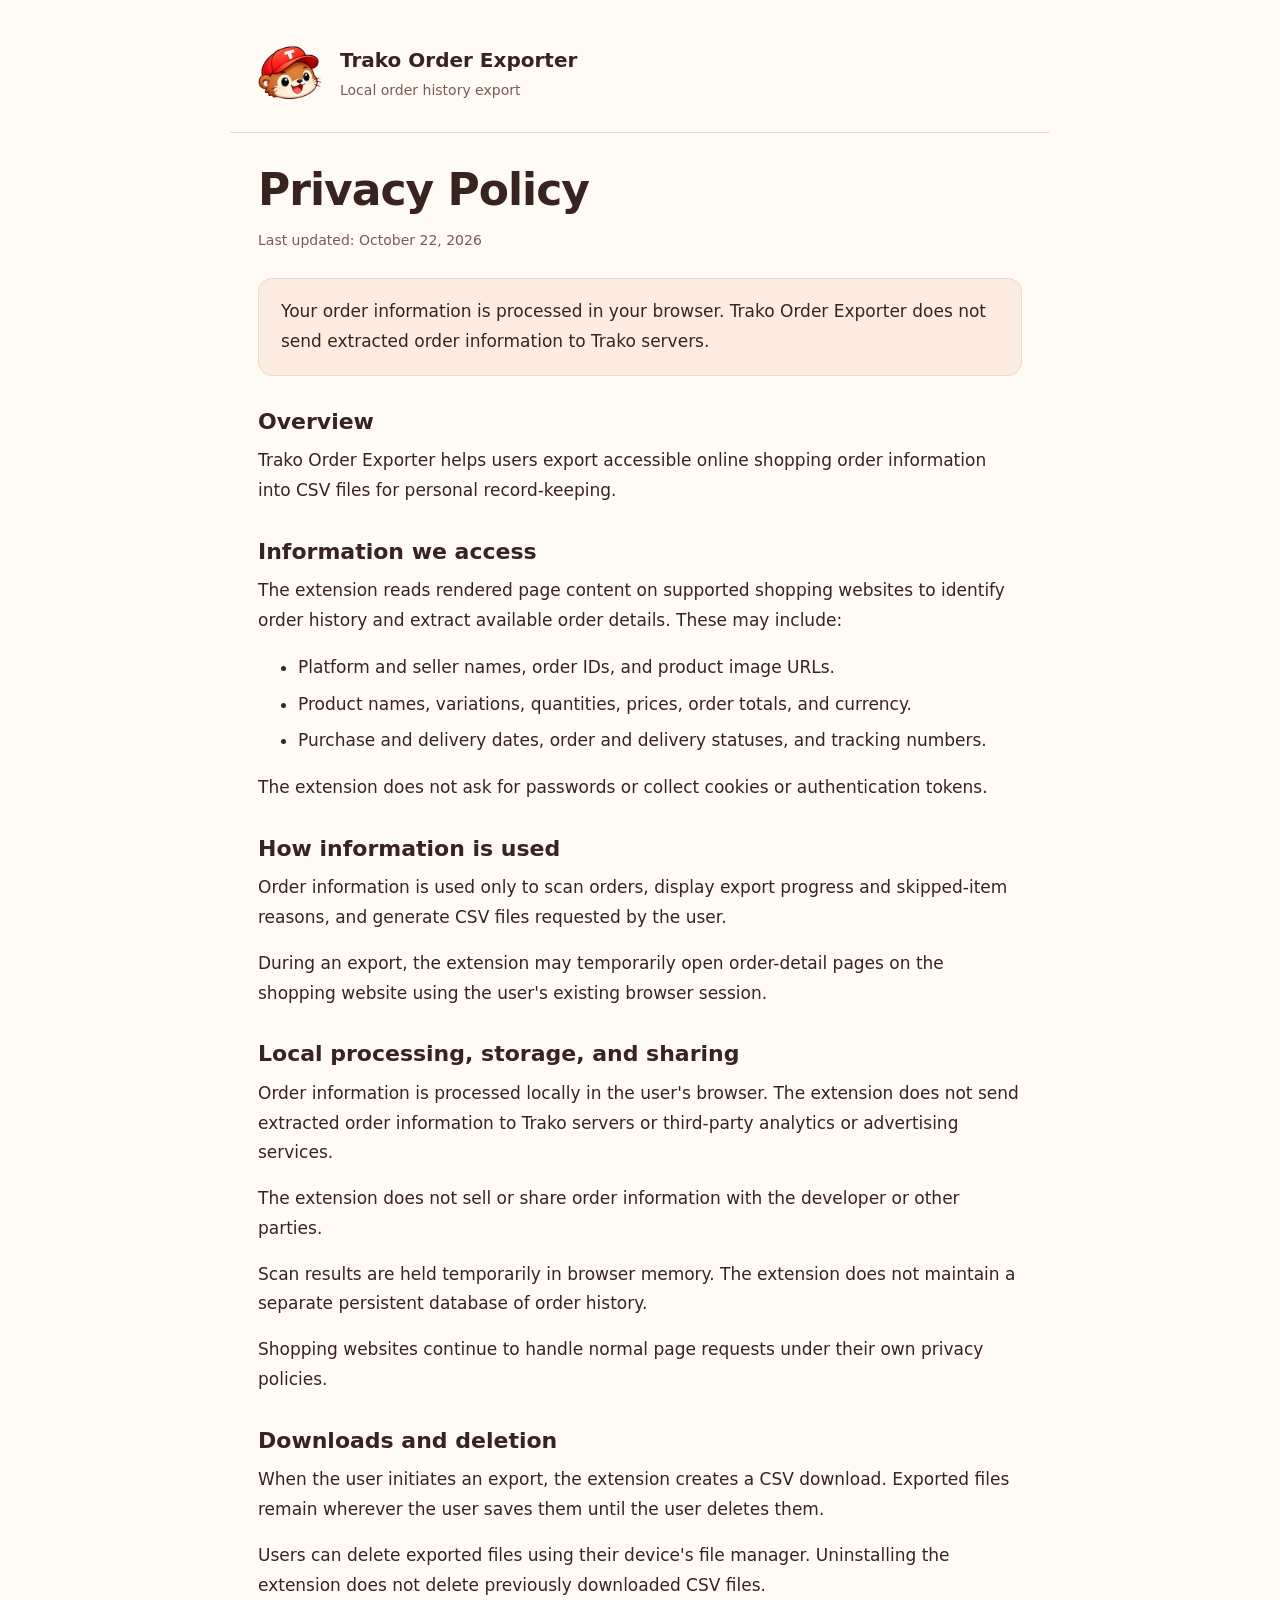
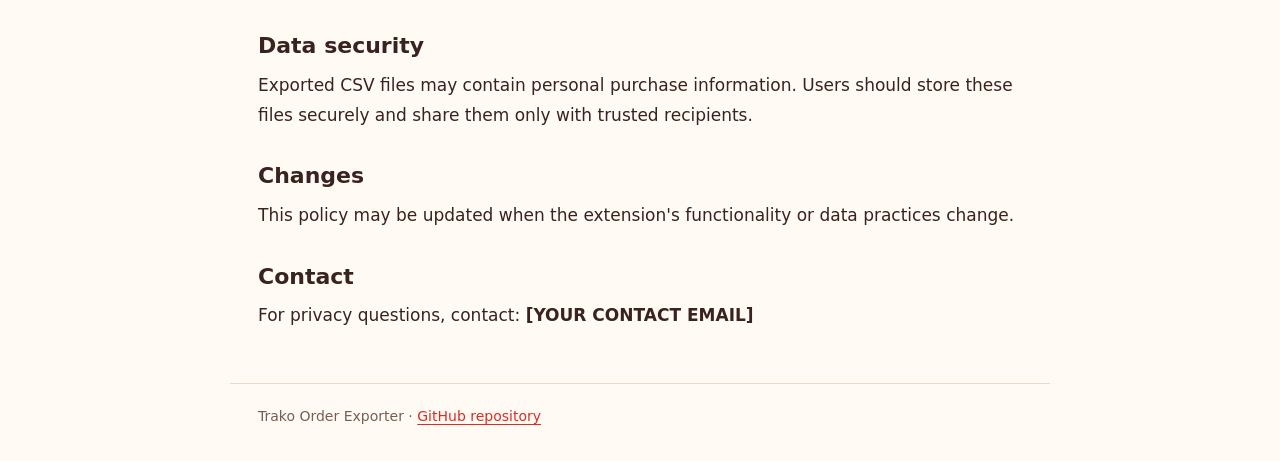
==== docs/index.html @ 3c176b6e "enhancement" ====
<!doctype html>
<html lang="en">
<head>
  <meta charset="utf-8">
  <meta name="viewport" content="width=device-width,initial-scale=1">
  <meta name="description" content="Privacy policy for Trako Order Exporter, a browser extension that exports accessible shopping order details locally to CSV.">
  <title>Privacy Policy · Trako Order Exporter</title>
  <link rel="icon" href="assets/mascot-head.svg" type="image/svg+xml">
  <style>
    :root{color-scheme:light;--ink:#39231e;--muted:#775e54;--red:#da2d23;--line:#ecd7cb}
    *{box-sizing:border-box}body{margin:0;background:#fffaf4;color:var(--ink);font:17px/1.75 system-ui,-apple-system,BlinkMacSystemFont,"Segoe UI",sans-serif}
    header,main,footer{max-width:820px;margin:auto;padding-left:28px;padding-right:28px}header{display:flex;gap:16px;align-items:center;padding-top:42px;padding-bottom:28px;border-bottom:1px solid var(--line)}header img{width:66px;height:62px;object-fit:contain}.brand{font-weight:750;font-size:20px}.tag{font-size:14px;color:var(--muted)}main{padding-top:32px;padding-bottom:36px}h1{font-size:clamp(32px,6vw,44px);letter-spacing:-1px;line-height:1.15;margin:0 0 12px}h2{font-size:22px;line-height:1.3;margin:32px 0 10px}p{margin:10px 0 16px}a{color:var(--red);text-underline-offset:3px}a:focus-visible{outline:3px solid var(--red);outline-offset:4px}.updated{color:var(--muted);font-size:14px}.notice{background:#fcebe1;border:1px solid var(--line);border-radius:14px;padding:18px 22px;margin:26px 0}.notice p{margin:0}li{margin:7px 0}footer{border-top:1px solid var(--line);padding-top:20px;padding-bottom:32px;font-size:14px;color:var(--muted)}@media(max-width:480px){header,main,footer{padding-left:20px;padding-right:20px}header{padding-top:26px}.brand{font-size:17px}}
  </style>
</head>
<body>
  <header><img src="assets/mascot-head.svg" alt="Trako mascot"><div><div class="brand">Trako Order Exporter</div><div class="tag">Local order history export</div></div></header>
  <main>
    <h1>Privacy Policy</h1>
    <p class="updated">Last updated: <time datetime="2026-10-22">October 22, 2026</time></p>
    <div class="notice"><p>Your order information is processed in your browser. Trako Order Exporter does not send extracted order information to Trako servers.</p></div>
    <section><h2>Overview</h2><p>Trako Order Exporter helps users export accessible online shopping order information into CSV files for personal record-keeping.</p></section>
    <section><h2>Information we access</h2><p>The extension reads rendered page content on supported shopping websites to identify order history and extract available order details. These may include:</p><ul><li>Platform and seller names, order IDs, and product image URLs.</li><li>Product names, variations, quantities, prices, order totals, and currency.</li><li>Purchase and delivery dates, order and delivery statuses, and tracking numbers.</li></ul><p>The extension does not ask for passwords or collect cookies or authentication tokens.</p></section>
    <section><h2>How information is used</h2><p>Order information is used only to scan orders, display export progress and skipped-item reasons, and generate CSV files requested by the user.</p><p>During an export, the extension may temporarily open order-detail pages on the shopping website using the user's existing browser session.</p></section>
    <section><h2>Local processing, storage, and sharing</h2><p>Order information is processed locally in the user's browser. The extension does not send extracted order information to Trako servers or third-party analytics or advertising services.</p><p>The extension does not sell or share order information with the developer or other parties.</p><p>Scan results are held temporarily in browser memory. The extension does not maintain a separate persistent database of order history.</p><p>Shopping websites continue to handle normal page requests under their own privacy policies.</p></section>
    <section><h2>Downloads and deletion</h2><p>When the user initiates an export, the extension creates a CSV download. Exported files remain wherever the user saves them until the user deletes them.</p><p>Users can delete exported files using their device's file manager. Uninstalling the extension does not delete previously downloaded CSV files.</p></section>
    <section><h2>Data security</h2><p>Exported CSV files may contain personal purchase information. Users should store these files securely and share them only with trusted recipients.</p></section>
    <section><h2>Changes</h2><p>This policy may be updated when the extension's functionality or data practices change.</p></section>
    <section><h2>Contact</h2><p>For privacy questions, contact: <strong>[YOUR CONTACT EMAIL]</strong></p></section>
  </main>
  <footer>Trako Order Exporter · <a href="https://github.com/Yquannn/Trako-chrome-extension">GitHub repository</a></footer>
</body>
</html>
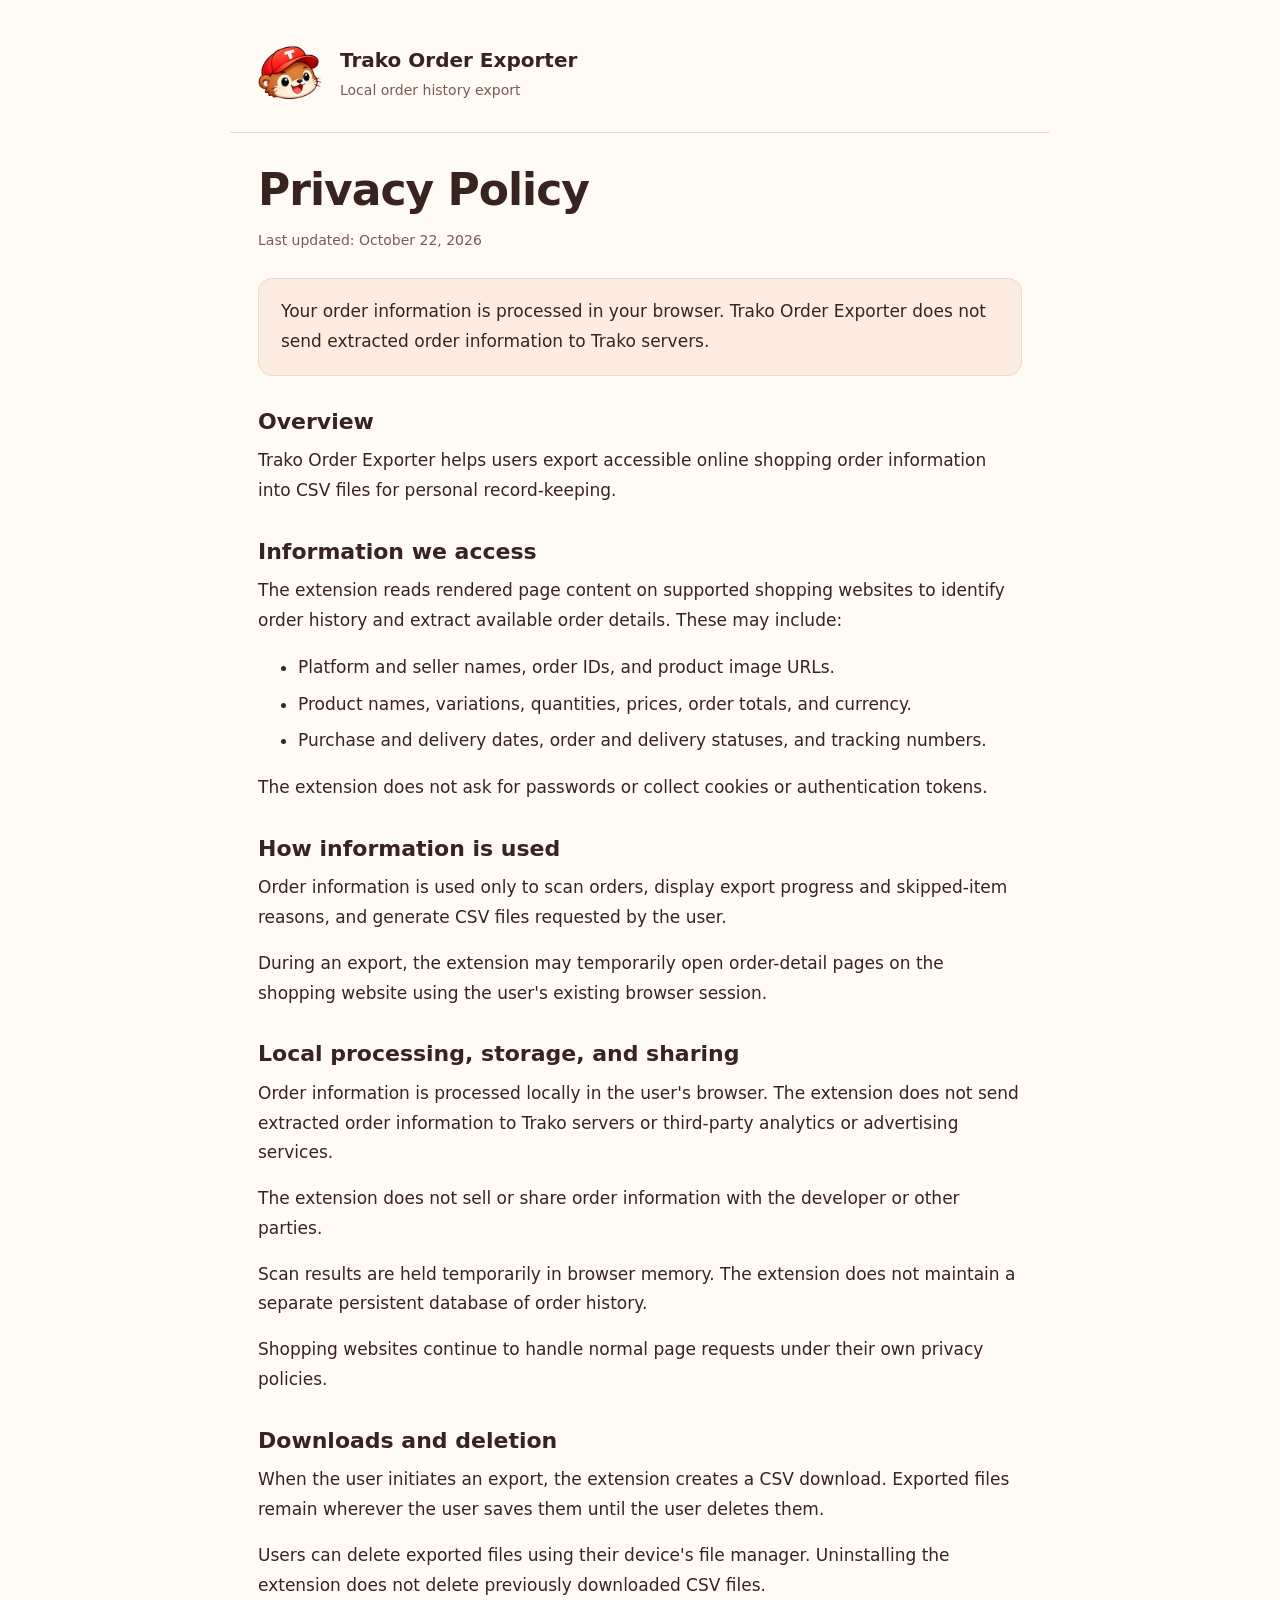
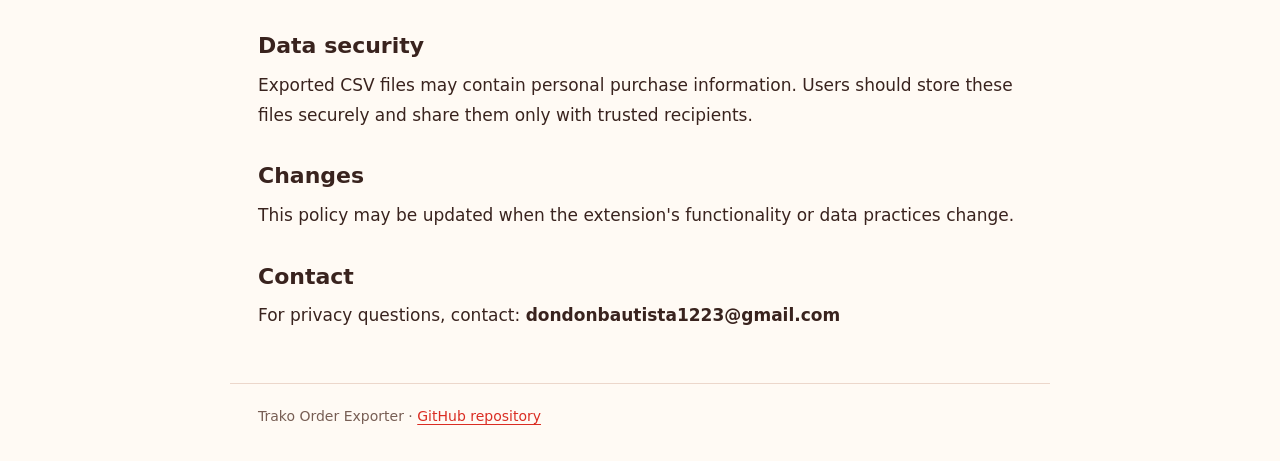
==== commit 9f86718a: "add email" ====
--- a/docs/index.html
+++ b/docs/index.html
@@ -25,7 +25,7 @@
     <section><h2>Downloads and deletion</h2><p>When the user initiates an export, the extension creates a CSV download. Exported files remain wherever the user saves them until the user deletes them.</p><p>Users can delete exported files using their device's file manager. Uninstalling the extension does not delete previously downloaded CSV files.</p></section>
     <section><h2>Data security</h2><p>Exported CSV files may contain personal purchase information. Users should store these files securely and share them only with trusted recipients.</p></section>
     <section><h2>Changes</h2><p>This policy may be updated when the extension's functionality or data practices change.</p></section>
-    <section><h2>Contact</h2><p>For privacy questions, contact: <strong>[YOUR CONTACT EMAIL]</strong></p></section>
+    <section><h2>Contact</h2><p>For privacy questions, contact: <strong>dondonbautista1223@gmail.com</strong></p></section>
   </main>
   <footer>Trako Order Exporter · <a href="https://github.com/Yquannn/Trako-chrome-extension">GitHub repository</a></footer>
 </body>
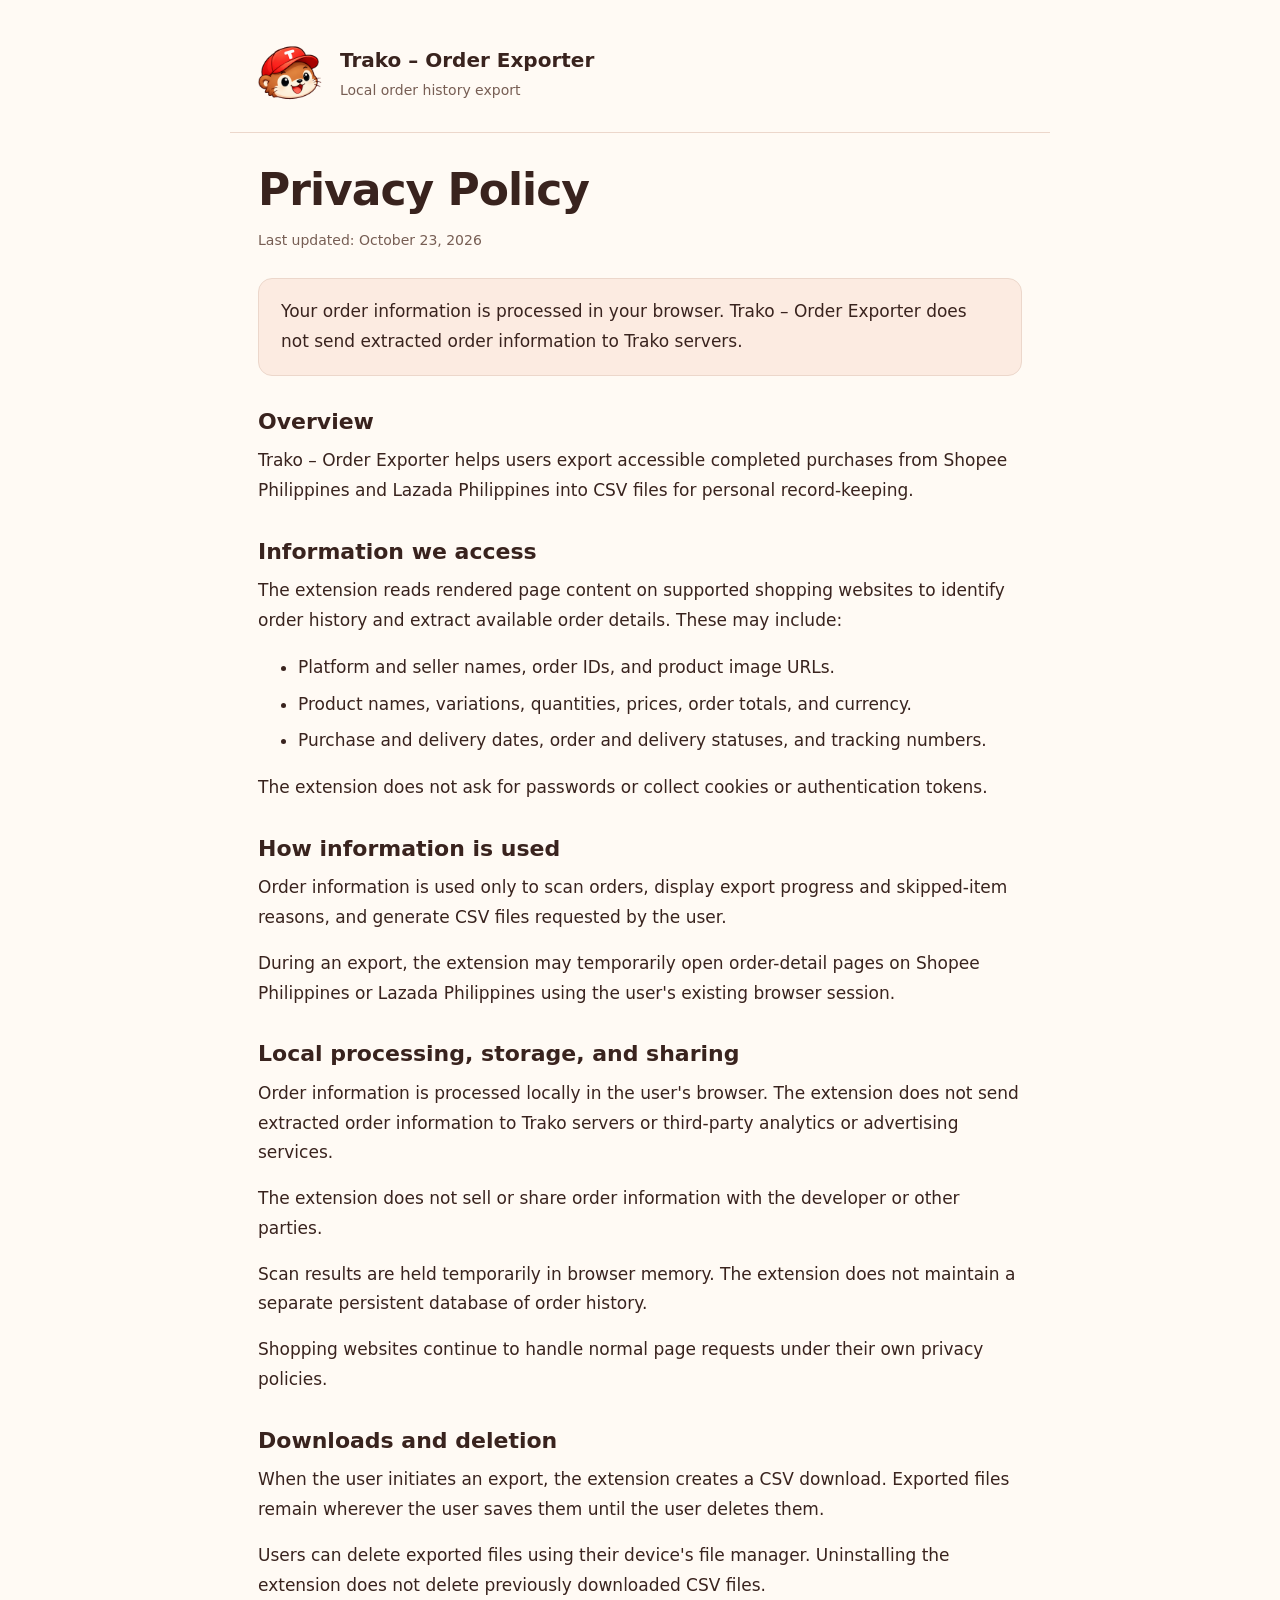
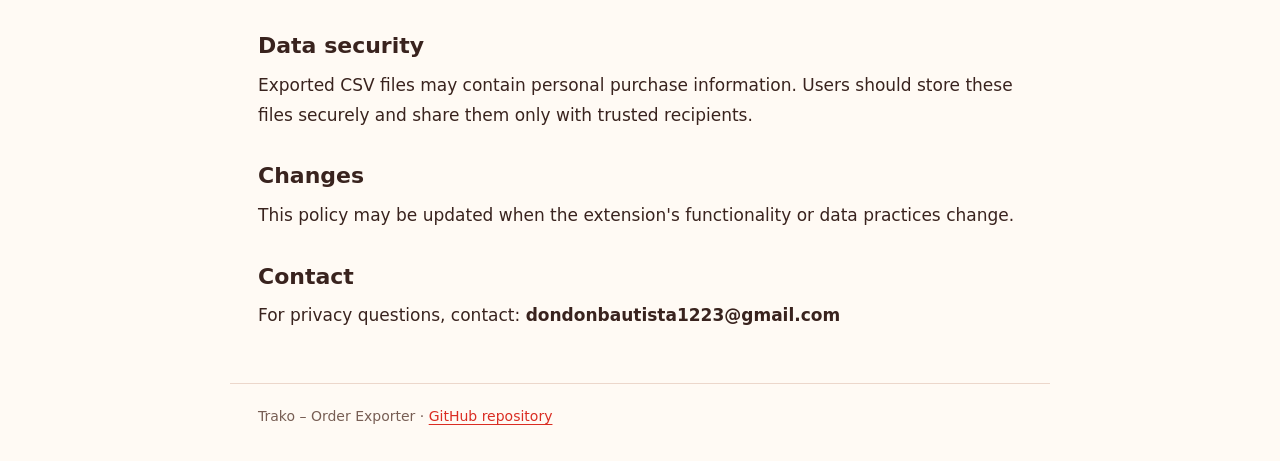
==== commit b1bd48e9: "support other online store platform" ====
--- a/docs/index.html
+++ b/docs/index.html
@@ -3,8 +3,8 @@
 <head>
   <meta charset="utf-8">
   <meta name="viewport" content="width=device-width,initial-scale=1">
-  <meta name="description" content="Privacy policy for Trako Order Exporter, a browser extension that exports accessible shopping order details locally to CSV.">
-  <title>Privacy Policy · Trako Order Exporter</title>
+  <meta name="description" content="Privacy policy for Trako – Order Exporter, a browser extension that exports accessible shopping order details locally to CSV.">
+  <title>Privacy Policy · Trako – Order Exporter</title>
   <link rel="icon" href="assets/mascot-head.svg" type="image/svg+xml">
   <style>
     :root{color-scheme:light;--ink:#39231e;--muted:#775e54;--red:#da2d23;--line:#ecd7cb}
@@ -13,20 +13,20 @@
   </style>
 </head>
 <body>
-  <header><img src="assets/mascot-head.svg" alt="Trako mascot"><div><div class="brand">Trako Order Exporter</div><div class="tag">Local order history export</div></div></header>
+  <header><img src="assets/mascot-head.svg" alt="Trako mascot"><div><div class="brand">Trako – Order Exporter</div><div class="tag">Local order history export</div></div></header>
   <main>
     <h1>Privacy Policy</h1>
-    <p class="updated">Last updated: <time datetime="2026-10-22">October 22, 2026</time></p>
-    <div class="notice"><p>Your order information is processed in your browser. Trako Order Exporter does not send extracted order information to Trako servers.</p></div>
-    <section><h2>Overview</h2><p>Trako Order Exporter helps users export accessible online shopping order information into CSV files for personal record-keeping.</p></section>
+    <p class="updated">Last updated: <time datetime="2026-10-23">October 23, 2026</time></p>
+    <div class="notice"><p>Your order information is processed in your browser. Trako – Order Exporter does not send extracted order information to Trako servers.</p></div>
+    <section><h2>Overview</h2><p>Trako – Order Exporter helps users export accessible completed purchases from Shopee Philippines and Lazada Philippines into CSV files for personal record-keeping.</p></section>
     <section><h2>Information we access</h2><p>The extension reads rendered page content on supported shopping websites to identify order history and extract available order details. These may include:</p><ul><li>Platform and seller names, order IDs, and product image URLs.</li><li>Product names, variations, quantities, prices, order totals, and currency.</li><li>Purchase and delivery dates, order and delivery statuses, and tracking numbers.</li></ul><p>The extension does not ask for passwords or collect cookies or authentication tokens.</p></section>
-    <section><h2>How information is used</h2><p>Order information is used only to scan orders, display export progress and skipped-item reasons, and generate CSV files requested by the user.</p><p>During an export, the extension may temporarily open order-detail pages on the shopping website using the user's existing browser session.</p></section>
+    <section><h2>How information is used</h2><p>Order information is used only to scan orders, display export progress and skipped-item reasons, and generate CSV files requested by the user.</p><p>During an export, the extension may temporarily open order-detail pages on Shopee Philippines or Lazada Philippines using the user's existing browser session.</p></section>
     <section><h2>Local processing, storage, and sharing</h2><p>Order information is processed locally in the user's browser. The extension does not send extracted order information to Trako servers or third-party analytics or advertising services.</p><p>The extension does not sell or share order information with the developer or other parties.</p><p>Scan results are held temporarily in browser memory. The extension does not maintain a separate persistent database of order history.</p><p>Shopping websites continue to handle normal page requests under their own privacy policies.</p></section>
     <section><h2>Downloads and deletion</h2><p>When the user initiates an export, the extension creates a CSV download. Exported files remain wherever the user saves them until the user deletes them.</p><p>Users can delete exported files using their device's file manager. Uninstalling the extension does not delete previously downloaded CSV files.</p></section>
     <section><h2>Data security</h2><p>Exported CSV files may contain personal purchase information. Users should store these files securely and share them only with trusted recipients.</p></section>
     <section><h2>Changes</h2><p>This policy may be updated when the extension's functionality or data practices change.</p></section>
     <section><h2>Contact</h2><p>For privacy questions, contact: <strong>dondonbautista1223@gmail.com</strong></p></section>
   </main>
-  <footer>Trako Order Exporter · <a href="https://github.com/Yquannn/Trako-chrome-extension">GitHub repository</a></footer>
+  <footer>Trako – Order Exporter · <a href="https://github.com/Yquannn/Trako-chrome-extension">GitHub repository</a></footer>
 </body>
 </html>
